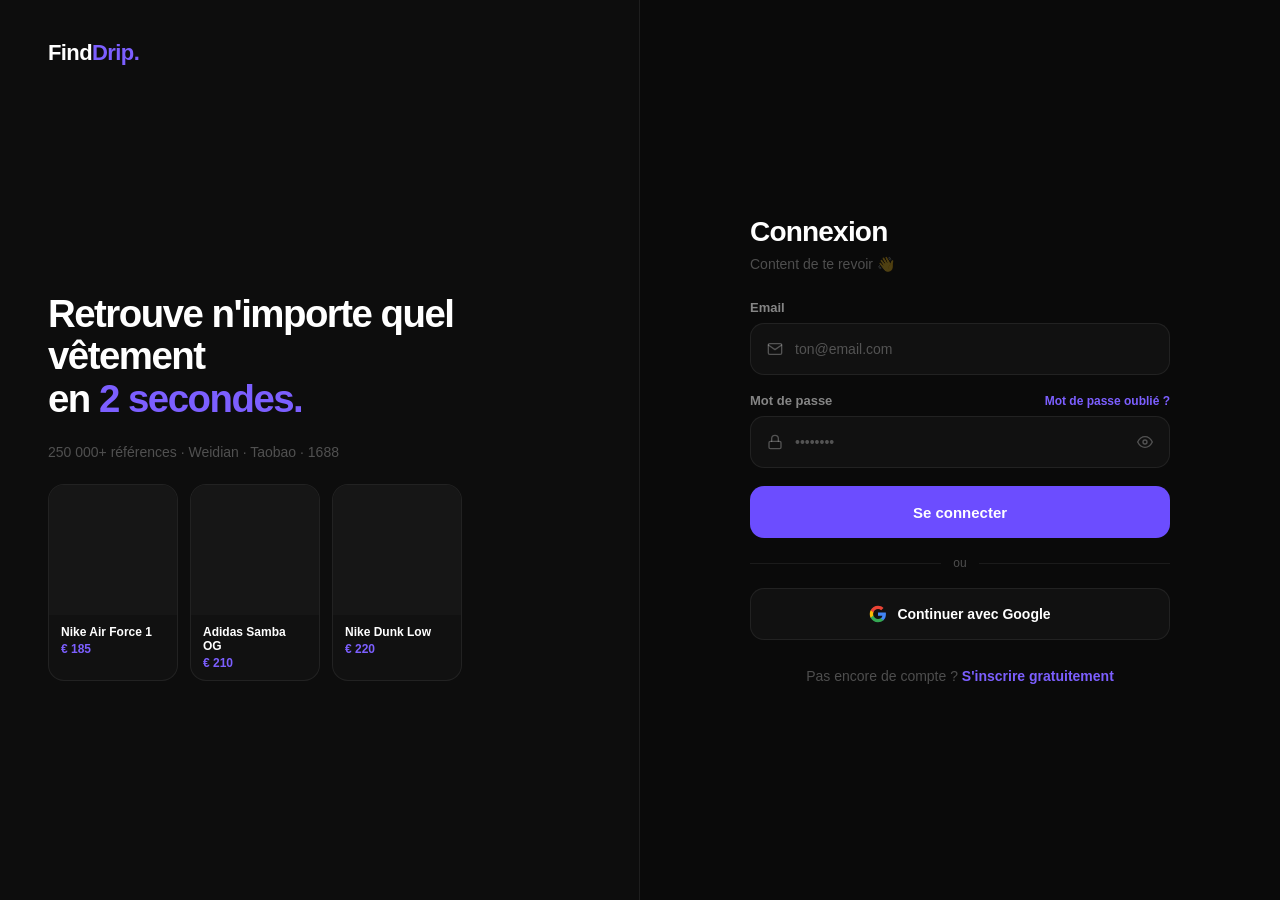
==== auth/connexion.html @ e2ec46ca "Ajout pages auth + corrections CSS/JS" ====
<!DOCTYPE html>
<html lang="fr">
<head>
  <meta charset="UTF-8" />
  <meta name="viewport" content="width=device-width, initial-scale=1.0, maximum-scale=1.0" />
  <title>FindDrip — Connexion</title>
  <link href="https://api.fontshare.com/v2/css?f[]=satoshi@300,400,500,700,900&display=swap" rel="stylesheet" />
  <link rel="stylesheet" href="auth.css" />
</head>
<body>

  <div class="auth-page">

    <!-- LEFT — branding -->
    <div class="auth-left">
      <a href="../index.html" class="auth-logo">
        <span class="logo-find">Find</span><span class="logo-drip">Drip.</span>
      </a>
      <div class="auth-left-content">
        <h2 class="auth-left-title">Retrouve n'importe quel vêtement<br>en <span class="purple-text">2 secondes.</span></h2>
        <p class="auth-left-sub">250 000+ références · Weidian · Taobao · 1688</p>
        <div class="auth-left-cards">
          <div class="auth-preview-card">
            <div class="auth-preview-img" style="background-image:url('https://images.unsplash.com/photo-1542291026-7eec264c27ff?w=200&q=80')"></div>
            <div class="auth-preview-info">
              <span class="auth-preview-name">Nike Air Force 1</span>
              <span class="auth-preview-price">€ 185</span>
            </div>
          </div>
          <div class="auth-preview-card">
            <div class="auth-preview-img" style="background-image:url('https://images.unsplash.com/photo-1608231387042-66d1773070a5?w=200&q=80')"></div>
            <div class="auth-preview-info">
              <span class="auth-preview-name">Adidas Samba OG</span>
              <span class="auth-preview-price">€ 210</span>
            </div>
          </div>
          <div class="auth-preview-card">
            <div class="auth-preview-img" style="background-image:url('https://images.unsplash.com/photo-1595950653106-6c9ebd614d3a?w=200&q=80')"></div>
            <div class="auth-preview-info">
              <span class="auth-preview-name">Nike Dunk Low</span>
              <span class="auth-preview-price">€ 220</span>
            </div>
          </div>
        </div>
      </div>
    </div>

    <!-- RIGHT — form -->
    <div class="auth-right">
      <div class="auth-form-wrap">

        <div class="auth-form-header">
          <a href="../index.html" class="auth-logo auth-logo-mobile">
            <span class="logo-find">Find</span><span class="logo-drip">Drip.</span>
          </a>
          <h1 class="auth-title">Connexion</h1>
          <p class="auth-sub">Content de te revoir 👋</p>
        </div>

        <form class="auth-form" id="loginForm">

          <div class="auth-field">
            <label class="auth-label">Email</label>
            <div class="auth-input-wrap">
              <svg width="16" height="16" viewBox="0 0 24 24" fill="none" stroke="currentColor" stroke-width="2" stroke-linecap="round" stroke-linejoin="round"><path d="M4 4h16c1.1 0 2 .9 2 2v12c0 1.1-.9 2-2 2H4c-1.1 0-2-.9-2-2V6c0-1.1.9-2 2-2z"/><polyline points="22,6 12,13 2,6"/></svg>
              <input type="email" class="auth-input" placeholder="ton@email.com" required />
            </div>
          </div>

          <div class="auth-field">
            <div class="auth-label-row">
              <label class="auth-label">Mot de passe</label>
              <a href="#" class="auth-forgot">Mot de passe oublié ?</a>
            </div>
            <div class="auth-input-wrap">
              <svg width="16" height="16" viewBox="0 0 24 24" fill="none" stroke="currentColor" stroke-width="2" stroke-linecap="round" stroke-linejoin="round"><rect x="3" y="11" width="18" height="11" rx="2" ry="2"/><path d="M7 11V7a5 5 0 0 1 10 0v4"/></svg>
              <input type="password" class="auth-input" id="passwordInput" placeholder="••••••••" required />
              <button type="button" class="auth-eye" id="togglePassword">
                <svg width="16" height="16" viewBox="0 0 24 24" fill="none" stroke="currentColor" stroke-width="2" stroke-linecap="round" stroke-linejoin="round"><path d="M1 12s4-8 11-8 11 8 11 8-4 8-11 8-11-8-11-8z"/><circle cx="12" cy="12" r="3"/></svg>
              </button>
            </div>
          </div>

          <button type="submit" class="auth-btn">
            Se connecter
          </button>

          <div class="auth-divider"><span>ou</span></div>

          <button type="button" class="auth-social-btn">
            <svg width="18" height="18" viewBox="0 0 24 24"><path fill="#4285F4" d="M22.56 12.25c0-.78-.07-1.53-.2-2.25H12v4.26h5.92c-.26 1.37-1.04 2.53-2.21 3.31v2.77h3.57c2.08-1.92 3.28-4.74 3.28-8.09z"/><path fill="#34A853" d="M12 23c2.97 0 5.46-.98 7.28-2.66l-3.57-2.77c-.98.66-2.23 1.06-3.71 1.06-2.86 0-5.29-1.93-6.16-4.53H2.18v2.84C3.99 20.53 7.7 23 12 23z"/><path fill="#FBBC05" d="M5.84 14.09c-.22-.66-.35-1.36-.35-2.09s.13-1.43.35-2.09V7.07H2.18C1.43 8.55 1 10.22 1 12s.43 3.45 1.18 4.93l2.85-2.22.81-.62z"/><path fill="#EA4335" d="M12 5.38c1.62 0 3.06.56 4.21 1.64l3.15-3.15C17.45 2.09 14.97 1 12 1 7.7 1 3.99 3.47 2.18 7.07l3.66 2.84c.87-2.6 3.3-4.53 6.16-4.53z"/></svg>
            Continuer avec Google
          </button>

        </form>

        <p class="auth-switch">
          Pas encore de compte ?
          <a href="inscription.html">S'inscrire gratuitement</a>
        </p>

      </div>
    </div>

  </div>

  <script src="auth.js"></script>
</body>
</html>
---- auth/auth.css ----
/* ── RESET ── */
*, *::before, *::after { box-sizing: border-box; margin: 0; padding: 0; }

:root {
  --purple: #6C4DFF;
  --purple-bright: #7C5FFF;
  --purple-dim: rgba(108,77,255,0.18);
  --bg: #0a0a0a;
  --surface: #111111;
  --surface-2: #161616;
  --border: rgba(255,255,255,0.07);
  --text-primary: #FFFFFF;
  --text-secondary: rgba(255,255,255,0.5);
  --text-muted: rgba(255,255,255,0.28);
  --font: 'Satoshi', -apple-system, BlinkMacSystemFont, sans-serif;
}

html, body {
  background: var(--bg);
  font-family: var(--font);
  color: var(--text-primary);
  min-height: 100vh;
  overflow-x: hidden;
}

/* ═══════════════════
   LAYOUT
═══════════════════ */
.auth-page {
  display: grid;
  grid-template-columns: 1fr 1fr;
  min-height: 100vh;
}

/* ═══════════════════
   LEFT
═══════════════════ */
.auth-left {
  background: #0d0d0d;
  border-right: 1px solid var(--border);
  padding: 40px 48px;
  display: flex;
  flex-direction: column;
  gap: 48px;
  position: sticky;
  top: 0;
  height: 100vh;
  overflow: hidden;
}

.auth-logo {
  font-size: 22px;
  font-weight: 900;
  letter-spacing: -0.6px;
  text-decoration: none;
  flex-shrink: 0;
}
.logo-find { color: var(--text-primary); }
.logo-drip { color: var(--purple-bright); }

.auth-left-content {
  flex: 1;
  display: flex;
  flex-direction: column;
  justify-content: center;
  gap: 24px;
}

.auth-left-title {
  font-size: clamp(28px, 3vw, 42px);
  font-weight: 900;
  line-height: 1.1;
  letter-spacing: -1.5px;
  color: var(--text-primary);
}
.purple-text { color: var(--purple-bright); }

.auth-left-sub {
  font-size: 14px;
  color: var(--text-muted);
  font-weight: 500;
}

/* Preview cards */
.auth-left-cards {
  display: flex;
  gap: 12px;
  flex-wrap: wrap;
}
.auth-preview-card {
  background: var(--surface);
  border: 1px solid var(--border);
  border-radius: 16px;
  overflow: hidden;
  width: 130px;
  flex-shrink: 0;
  transition: border-color 0.2s;
}
.auth-preview-card:hover { border-color: rgba(108,77,255,0.3); }
.auth-preview-img {
  width: 100%;
  height: 130px;
  background-size: cover;
  background-position: center;
  background-color: var(--surface-2);
}
.auth-preview-info {
  padding: 10px 12px;
  display: flex;
  flex-direction: column;
  gap: 3px;
}
.auth-preview-name {
  font-size: 12px;
  font-weight: 700;
  color: var(--text-primary);
}
.auth-preview-price {
  font-size: 12px;
  font-weight: 800;
  color: var(--purple-bright);
}

/* Perks */
.auth-perks {
  display: flex;
  flex-direction: column;
  gap: 16px;
}
.auth-perk {
  display: flex;
  align-items: flex-start;
  gap: 14px;
}
.auth-perk-icon {
  width: 36px;
  height: 36px;
  background: var(--surface);
  border: 1px solid var(--border);
  border-radius: 10px;
  display: flex;
  align-items: center;
  justify-content: center;
  color: var(--text-secondary);
  flex-shrink: 0;
}
.auth-perk-icon.purple {
  background: var(--purple-dim);
  border-color: rgba(108,77,255,0.3);
  color: var(--purple-bright);
}
.auth-perk-title {
  font-size: 14px;
  font-weight: 700;
  color: var(--text-primary);
  margin-bottom: 2px;
}
.auth-perk-sub {
  font-size: 12px;
  color: var(--text-muted);
  font-weight: 400;
}

/* ═══════════════════
   RIGHT
═══════════════════ */
.auth-right {
  display: flex;
  align-items: center;
  justify-content: center;
  padding: 40px 32px;
  overflow-y: auto;
}

.auth-form-wrap {
  width: 100%;
  max-width: 420px;
  display: flex;
  flex-direction: column;
  gap: 28px;
}

.auth-logo-mobile { display: none; }

.auth-form-header {
  display: flex;
  flex-direction: column;
  gap: 8px;
}

.auth-title {
  font-size: 28px;
  font-weight: 900;
  color: var(--text-primary);
  letter-spacing: -0.8px;
}

.auth-sub {
  font-size: 14px;
  color: var(--text-muted);
  font-weight: 400;
}

/* ═══════════════════
   FORM
═══════════════════ */
.auth-form {
  display: flex;
  flex-direction: column;
  gap: 18px;
}

.auth-field {
  display: flex;
  flex-direction: column;
  gap: 8px;
}

.auth-label {
  font-size: 13px;
  font-weight: 700;
  color: var(--text-secondary);
}

.auth-label-row {
  display: flex;
  align-items: center;
  justify-content: space-between;
}

.auth-forgot {
  font-size: 12px;
  color: var(--purple-bright);
  text-decoration: none;
  font-weight: 600;
  transition: opacity 0.2s;
}
.auth-forgot:hover { opacity: 0.8; }

.auth-input-wrap {
  display: flex;
  align-items: center;
  gap: 12px;
  background: var(--surface);
  border: 1px solid var(--border);
  border-radius: 14px;
  padding: 0 16px;
  height: 52px;
  color: var(--text-muted);
  transition: border-color 0.2s;
}
.auth-input-wrap:focus-within {
  border-color: rgba(108,77,255,0.5);
  color: var(--purple-bright);
}

.auth-input {
  flex: 1;
  background: none;
  border: none;
  outline: none;
  font-family: var(--font);
  font-size: 14px;
  font-weight: 500;
  color: var(--text-primary);
  min-width: 0;
}
.auth-input::placeholder { color: var(--text-muted); }

.auth-eye {
  background: none;
  border: none;
  color: var(--text-muted);
  cursor: pointer;
  display: flex;
  align-items: center;
  padding: 0;
  transition: color 0.2s;
  flex-shrink: 0;
}
.auth-eye:hover { color: var(--text-secondary); }

/* Password strength */
.auth-password-strength {
  height: 3px;
  background: rgba(255,255,255,0.06);
  border-radius: 10px;
  overflow: hidden;
}
.strength-fill {
  height: 100%;
  border-radius: 10px;
  width: 0%;
  transition: width 0.3s ease, background 0.3s ease;
}
.strength-label {
  font-size: 11px;
  font-weight: 600;
  color: var(--text-muted);
  min-height: 16px;
}

/* Checkbox */
.auth-checkbox {
  display: flex;
  align-items: flex-start;
  gap: 10px;
  cursor: pointer;
}
.auth-checkbox input[type="checkbox"] { display: none; }
.auth-checkbox-custom {
  width: 18px;
  height: 18px;
  border-radius: 6px;
  border: 1px solid var(--border);
  background: var(--surface);
  flex-shrink: 0;
  margin-top: 1px;
  transition: all 0.2s;
  display: flex;
  align-items: center;
  justify-content: center;
}
.auth-checkbox input:checked ~ .auth-checkbox-custom {
  background: var(--purple);
  border-color: var(--purple);
}
.auth-checkbox input:checked ~ .auth-checkbox-custom::after {
  content: '';
  width: 10px;
  height: 6px;
  border-left: 2px solid #fff;
  border-bottom: 2px solid #fff;
  transform: rotate(-45deg) translateY(-1px);
  display: block;
}
.auth-checkbox-text {
  font-size: 13px;
  color: var(--text-muted);
  line-height: 1.5;
  font-weight: 400;
}
.auth-checkbox-text a {
  color: var(--purple-bright);
  text-decoration: none;
  font-weight: 600;
}

/* Submit */
.auth-btn {
  width: 100%;
  height: 52px;
  background: var(--purple);
  border: none;
  border-radius: 14px;
  color: #fff;
  font-family: var(--font);
  font-size: 15px;
  font-weight: 700;
  cursor: pointer;
  transition: opacity 0.2s, transform 0.1s;
  display: flex;
  align-items: center;
  justify-content: center;
  gap: 8px;
}
.auth-btn:hover { opacity: 0.9; }
.auth-btn:active { transform: scale(0.98); }

/* Divider */
.auth-divider {
  display: flex;
  align-items: center;
  gap: 12px;
  color: var(--text-muted);
  font-size: 12px;
  font-weight: 500;
}
.auth-divider::before,
.auth-divider::after {
  content: '';
  flex: 1;
  height: 1px;
  background: var(--border);
}

/* Social */
.auth-social-btn {
  width: 100%;
  height: 52px;
  background: var(--surface);
  border: 1px solid var(--border);
  border-radius: 14px;
  color: var(--text-primary);
  font-family: var(--font);
  font-size: 14px;
  font-weight: 600;
  cursor: pointer;
  display: flex;
  align-items: center;
  justify-content: center;
  gap: 10px;
  transition: background 0.2s, border-color 0.2s;
}
.auth-social-btn:hover {
  background: var(--surface-2);
  border-color: rgba(255,255,255,0.12);
}

/* Switch */
.auth-switch {
  text-align: center;
  font-size: 14px;
  color: var(--text-muted);
  font-weight: 400;
}
.auth-switch a {
  color: var(--purple-bright);
  text-decoration: none;
  font-weight: 700;
  transition: opacity 0.2s;
}
.auth-switch a:hover { opacity: 0.8; }

/* ═══════════════════
   RESPONSIVE MOBILE
═══════════════════ */
@media (max-width: 768px) {
  .auth-page { grid-template-columns: 1fr; }
  .auth-left { display: none; }
  .auth-logo-mobile { display: block; }
  .auth-right {
    padding: 40px 24px;
    min-height: 100vh;
    align-items: flex-start;
    padding-top: 60px;
  }
  .auth-form-wrap { max-width: 100%; }
}
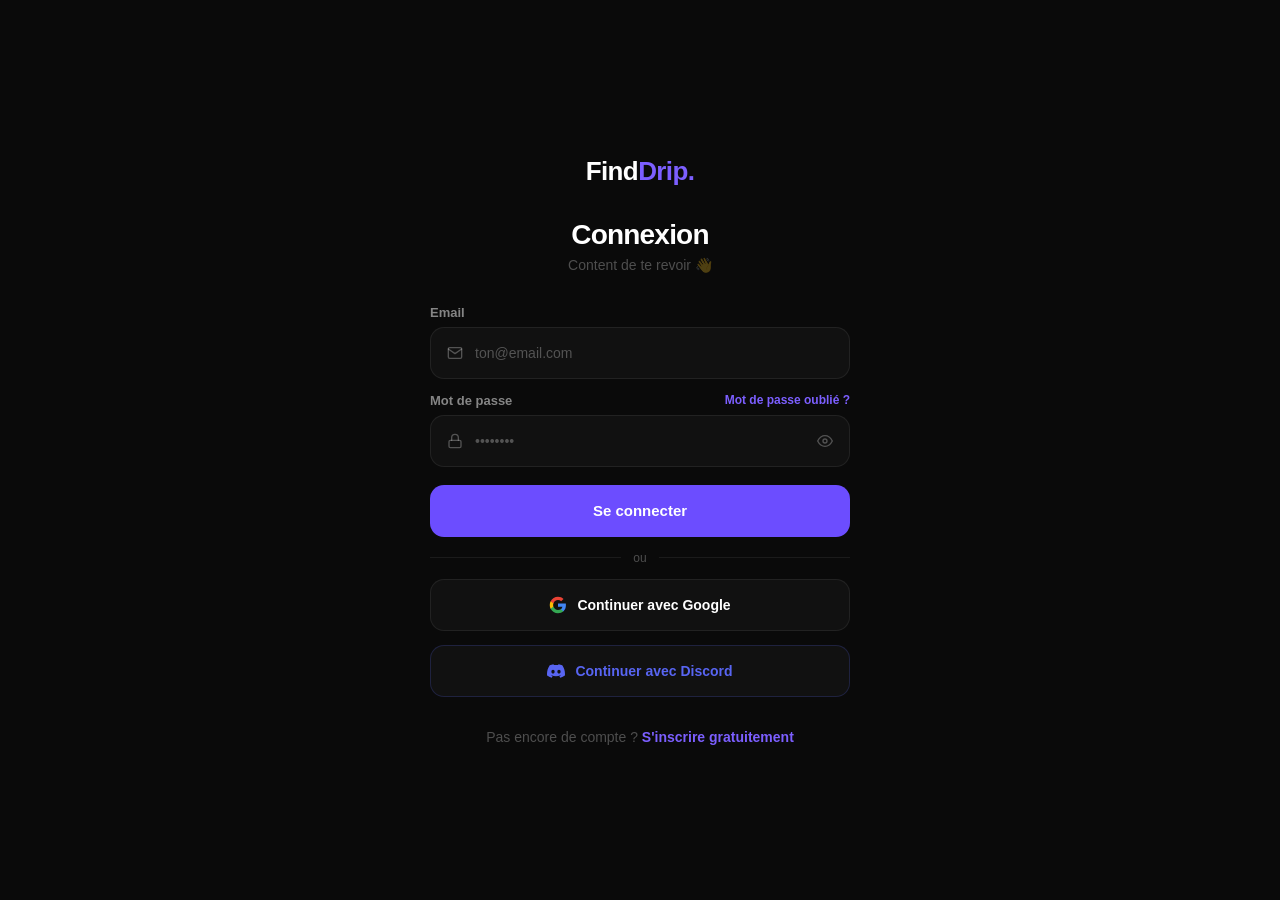
==== commit f00f04d1: "Pages auth redesign + Discord" ====
--- a/auth/connexion.html
+++ b/auth/connexion.html
@@ -10,98 +10,62 @@
 <body>
 
   <div class="auth-page">
+    <div class="auth-box">
 
-    <!-- LEFT — branding -->
-    <div class="auth-left">
       <a href="../index.html" class="auth-logo">
         <span class="logo-find">Find</span><span class="logo-drip">Drip.</span>
       </a>
-      <div class="auth-left-content">
-        <h2 class="auth-left-title">Retrouve n'importe quel vêtement<br>en <span class="purple-text">2 secondes.</span></h2>
-        <p class="auth-left-sub">250 000+ références · Weidian · Taobao · 1688</p>
-        <div class="auth-left-cards">
-          <div class="auth-preview-card">
-            <div class="auth-preview-img" style="background-image:url('https://images.unsplash.com/photo-1542291026-7eec264c27ff?w=200&q=80')"></div>
-            <div class="auth-preview-info">
-              <span class="auth-preview-name">Nike Air Force 1</span>
-              <span class="auth-preview-price">€ 185</span>
-            </div>
-          </div>
-          <div class="auth-preview-card">
-            <div class="auth-preview-img" style="background-image:url('https://images.unsplash.com/photo-1608231387042-66d1773070a5?w=200&q=80')"></div>
-            <div class="auth-preview-info">
-              <span class="auth-preview-name">Adidas Samba OG</span>
-              <span class="auth-preview-price">€ 210</span>
-            </div>
-          </div>
-          <div class="auth-preview-card">
-            <div class="auth-preview-img" style="background-image:url('https://images.unsplash.com/photo-1595950653106-6c9ebd614d3a?w=200&q=80')"></div>
-            <div class="auth-preview-info">
-              <span class="auth-preview-name">Nike Dunk Low</span>
-              <span class="auth-preview-price">€ 220</span>
-            </div>
+
+      <div class="auth-form-header">
+        <h1 class="auth-title">Connexion</h1>
+        <p class="auth-sub">Content de te revoir 👋</p>
+      </div>
+
+      <form class="auth-form" id="loginForm">
+
+        <div class="auth-field">
+          <label class="auth-label">Email</label>
+          <div class="auth-input-wrap">
+            <svg width="16" height="16" viewBox="0 0 24 24" fill="none" stroke="currentColor" stroke-width="2" stroke-linecap="round" stroke-linejoin="round"><path d="M4 4h16c1.1 0 2 .9 2 2v12c0 1.1-.9 2-2 2H4c-1.1 0-2-.9-2-2V6c0-1.1.9-2 2-2z"/><polyline points="22,6 12,13 2,6"/></svg>
+            <input type="email" class="auth-input" placeholder="ton@email.com" required />
           </div>
         </div>
-      </div>
-    </div>
 
-    <!-- RIGHT — form -->
-    <div class="auth-right">
-      <div class="auth-form-wrap">
-
-        <div class="auth-form-header">
-          <a href="../index.html" class="auth-logo auth-logo-mobile">
-            <span class="logo-find">Find</span><span class="logo-drip">Drip.</span>
-          </a>
-          <h1 class="auth-title">Connexion</h1>
-          <p class="auth-sub">Content de te revoir 👋</p>
+        <div class="auth-field">
+          <div class="auth-label-row">
+            <label class="auth-label">Mot de passe</label>
+            <a href="#" class="auth-forgot">Mot de passe oublié ?</a>
+          </div>
+          <div class="auth-input-wrap">
+            <svg width="16" height="16" viewBox="0 0 24 24" fill="none" stroke="currentColor" stroke-width="2" stroke-linecap="round" stroke-linejoin="round"><rect x="3" y="11" width="18" height="11" rx="2" ry="2"/><path d="M7 11V7a5 5 0 0 1 10 0v4"/></svg>
+            <input type="password" class="auth-input" id="passwordInput" placeholder="••••••••" required />
+            <button type="button" class="auth-eye" id="togglePassword">
+              <svg width="16" height="16" viewBox="0 0 24 24" fill="none" stroke="currentColor" stroke-width="2" stroke-linecap="round" stroke-linejoin="round"><path d="M1 12s4-8 11-8 11 8 11 8-4 8-11 8-11-8-11-8z"/><circle cx="12" cy="12" r="3"/></svg>
+            </button>
+          </div>
         </div>
 
-        <form class="auth-form" id="loginForm">
+        <button type="submit" class="auth-btn">Se connecter</button>
 
-          <div class="auth-field">
-            <label class="auth-label">Email</label>
-            <div class="auth-input-wrap">
-              <svg width="16" height="16" viewBox="0 0 24 24" fill="none" stroke="currentColor" stroke-width="2" stroke-linecap="round" stroke-linejoin="round"><path d="M4 4h16c1.1 0 2 .9 2 2v12c0 1.1-.9 2-2 2H4c-1.1 0-2-.9-2-2V6c0-1.1.9-2 2-2z"/><polyline points="22,6 12,13 2,6"/></svg>
-              <input type="email" class="auth-input" placeholder="ton@email.com" required />
-            </div>
-          </div>
+        <div class="auth-divider"><span>ou</span></div>
 
-          <div class="auth-field">
-            <div class="auth-label-row">
-              <label class="auth-label">Mot de passe</label>
-              <a href="#" class="auth-forgot">Mot de passe oublié ?</a>
-            </div>
-            <div class="auth-input-wrap">
-              <svg width="16" height="16" viewBox="0 0 24 24" fill="none" stroke="currentColor" stroke-width="2" stroke-linecap="round" stroke-linejoin="round"><rect x="3" y="11" width="18" height="11" rx="2" ry="2"/><path d="M7 11V7a5 5 0 0 1 10 0v4"/></svg>
-              <input type="password" class="auth-input" id="passwordInput" placeholder="••••••••" required />
-              <button type="button" class="auth-eye" id="togglePassword">
-                <svg width="16" height="16" viewBox="0 0 24 24" fill="none" stroke="currentColor" stroke-width="2" stroke-linecap="round" stroke-linejoin="round"><path d="M1 12s4-8 11-8 11 8 11 8-4 8-11 8-11-8-11-8z"/><circle cx="12" cy="12" r="3"/></svg>
-              </button>
-            </div>
-          </div>
+        <button type="button" class="auth-social-btn">
+          <svg width="18" height="18" viewBox="0 0 24 24"><path fill="#4285F4" d="M22.56 12.25c0-.78-.07-1.53-.2-2.25H12v4.26h5.92c-.26 1.37-1.04 2.53-2.21 3.31v2.77h3.57c2.08-1.92 3.28-4.74 3.28-8.09z"/><path fill="#34A853" d="M12 23c2.97 0 5.46-.98 7.28-2.66l-3.57-2.77c-.98.66-2.23 1.06-3.71 1.06-2.86 0-5.29-1.93-6.16-4.53H2.18v2.84C3.99 20.53 7.7 23 12 23z"/><path fill="#FBBC05" d="M5.84 14.09c-.22-.66-.35-1.36-.35-2.09s.13-1.43.35-2.09V7.07H2.18C1.43 8.55 1 10.22 1 12s.43 3.45 1.18 4.93l2.85-2.22.81-.62z"/><path fill="#EA4335" d="M12 5.38c1.62 0 3.06.56 4.21 1.64l3.15-3.15C17.45 2.09 14.97 1 12 1 7.7 1 3.99 3.47 2.18 7.07l3.66 2.84c.87-2.6 3.3-4.53 6.16-4.53z"/></svg>
+          Continuer avec Google
+        </button>
 
-          <button type="submit" class="auth-btn">
-            Se connecter
-          </button>
+        <button type="button" class="auth-social-btn auth-discord-btn">
+          <svg width="18" height="18" viewBox="0 0 24 24" fill="currentColor"><path d="M20.317 4.37a19.791 19.791 0 0 0-4.885-1.515.074.074 0 0 0-.079.037c-.21.375-.444.864-.608 1.25a18.27 18.27 0 0 0-5.487 0 12.64 12.64 0 0 0-.617-1.25.077.077 0 0 0-.079-.037A19.736 19.736 0 0 0 3.677 4.37a.07.07 0 0 0-.032.027C.533 9.046-.32 13.58.099 18.057c.002.022.015.042.031.056a19.9 19.9 0 0 0 5.993 3.03.078.078 0 0 0 .084-.028c.462-.63.874-1.295 1.226-1.994a.076.076 0 0 0-.041-.106 13.107 13.107 0 0 1-1.872-.892.077.077 0 0 1-.008-.128 10.2 10.2 0 0 0 .372-.292.074.074 0 0 1 .077-.01c3.928 1.793 8.18 1.793 12.062 0a.074.074 0 0 1 .078.01c.12.098.246.198.373.292a.077.077 0 0 1-.006.127 12.299 12.299 0 0 1-1.873.892.077.077 0 0 0-.041.107c.36.698.772 1.362 1.225 1.993a.076.076 0 0 0 .084.028 19.839 19.839 0 0 0 6.002-3.03.077.077 0 0 0 .032-.054c.5-5.177-.838-9.674-3.549-13.66a.061.061 0 0 0-.031-.03zM8.02 15.33c-1.183 0-2.157-1.085-2.157-2.419 0-1.333.956-2.419 2.157-2.419 1.21 0 2.176 1.096 2.157 2.42 0 1.333-.956 2.418-2.157 2.418zm7.975 0c-1.183 0-2.157-1.085-2.157-2.419 0-1.333.955-2.419 2.157-2.419 1.21 0 2.176 1.096 2.157 2.42 0 1.333-.946 2.418-2.157 2.418z"/></svg>
+          Continuer avec Discord
+        </button>
 
-          <div class="auth-divider"><span>ou</span></div>
+      </form>
 
-          <button type="button" class="auth-social-btn">
-            <svg width="18" height="18" viewBox="0 0 24 24"><path fill="#4285F4" d="M22.56 12.25c0-.78-.07-1.53-.2-2.25H12v4.26h5.92c-.26 1.37-1.04 2.53-2.21 3.31v2.77h3.57c2.08-1.92 3.28-4.74 3.28-8.09z"/><path fill="#34A853" d="M12 23c2.97 0 5.46-.98 7.28-2.66l-3.57-2.77c-.98.66-2.23 1.06-3.71 1.06-2.86 0-5.29-1.93-6.16-4.53H2.18v2.84C3.99 20.53 7.7 23 12 23z"/><path fill="#FBBC05" d="M5.84 14.09c-.22-.66-.35-1.36-.35-2.09s.13-1.43.35-2.09V7.07H2.18C1.43 8.55 1 10.22 1 12s.43 3.45 1.18 4.93l2.85-2.22.81-.62z"/><path fill="#EA4335" d="M12 5.38c1.62 0 3.06.56 4.21 1.64l3.15-3.15C17.45 2.09 14.97 1 12 1 7.7 1 3.99 3.47 2.18 7.07l3.66 2.84c.87-2.6 3.3-4.53 6.16-4.53z"/></svg>
-            Continuer avec Google
-          </button>
+      <p class="auth-switch">
+        Pas encore de compte ? <a href="inscription.html">S'inscrire gratuitement</a>
+      </p>
 
-        </form>
-
-        <p class="auth-switch">
-          Pas encore de compte ?
-          <a href="inscription.html">S'inscrire gratuitement</a>
-        </p>
-
-      </div>
     </div>
-
   </div>
 
   <script src="auth.js"></script>
--- a/auth/auth.css
+++ b/auth/auth.css
@@ -24,168 +24,45 @@
 }
 
 /* ═══════════════════
-   LAYOUT
+   PAGE — centré
 ═══════════════════ */
 .auth-page {
-  display: grid;
-  grid-template-columns: 1fr 1fr;
   min-height: 100vh;
-}
-
-/* ═══════════════════
-   LEFT
-═══════════════════ */
-.auth-left {
-  background: #0d0d0d;
-  border-right: 1px solid var(--border);
-  padding: 40px 48px;
-  display: flex;
-  flex-direction: column;
-  gap: 48px;
-  position: sticky;
-  top: 0;
-  height: 100vh;
-  overflow: hidden;
-}
-
+  display: flex;
+  align-items: center;
+  justify-content: center;
+  padding: 40px 24px;
+}
+
+.auth-box {
+  width: 100%;
+  max-width: 420px;
+  display: flex;
+  flex-direction: column;
+  align-items: center;
+  gap: 32px;
+}
+
+/* ═══════════════════
+   LOGO
+═══════════════════ */
 .auth-logo {
-  font-size: 22px;
+  font-size: 26px;
   font-weight: 900;
   letter-spacing: -0.6px;
   text-decoration: none;
-  flex-shrink: 0;
 }
 .logo-find { color: var(--text-primary); }
 .logo-drip { color: var(--purple-bright); }
 
-.auth-left-content {
-  flex: 1;
-  display: flex;
-  flex-direction: column;
-  justify-content: center;
-  gap: 24px;
-}
-
-.auth-left-title {
-  font-size: clamp(28px, 3vw, 42px);
-  font-weight: 900;
-  line-height: 1.1;
-  letter-spacing: -1.5px;
-  color: var(--text-primary);
-}
-.purple-text { color: var(--purple-bright); }
-
-.auth-left-sub {
-  font-size: 14px;
-  color: var(--text-muted);
-  font-weight: 500;
-}
-
-/* Preview cards */
-.auth-left-cards {
-  display: flex;
-  gap: 12px;
-  flex-wrap: wrap;
-}
-.auth-preview-card {
-  background: var(--surface);
-  border: 1px solid var(--border);
-  border-radius: 16px;
-  overflow: hidden;
-  width: 130px;
-  flex-shrink: 0;
-  transition: border-color 0.2s;
-}
-.auth-preview-card:hover { border-color: rgba(108,77,255,0.3); }
-.auth-preview-img {
-  width: 100%;
-  height: 130px;
-  background-size: cover;
-  background-position: center;
-  background-color: var(--surface-2);
-}
-.auth-preview-info {
-  padding: 10px 12px;
-  display: flex;
-  flex-direction: column;
-  gap: 3px;
-}
-.auth-preview-name {
-  font-size: 12px;
-  font-weight: 700;
-  color: var(--text-primary);
-}
-.auth-preview-price {
-  font-size: 12px;
-  font-weight: 800;
-  color: var(--purple-bright);
-}
-
-/* Perks */
-.auth-perks {
-  display: flex;
-  flex-direction: column;
-  gap: 16px;
-}
-.auth-perk {
-  display: flex;
-  align-items: flex-start;
-  gap: 14px;
-}
-.auth-perk-icon {
-  width: 36px;
-  height: 36px;
-  background: var(--surface);
-  border: 1px solid var(--border);
-  border-radius: 10px;
-  display: flex;
-  align-items: center;
-  justify-content: center;
-  color: var(--text-secondary);
-  flex-shrink: 0;
-}
-.auth-perk-icon.purple {
-  background: var(--purple-dim);
-  border-color: rgba(108,77,255,0.3);
-  color: var(--purple-bright);
-}
-.auth-perk-title {
-  font-size: 14px;
-  font-weight: 700;
-  color: var(--text-primary);
-  margin-bottom: 2px;
-}
-.auth-perk-sub {
-  font-size: 12px;
-  color: var(--text-muted);
-  font-weight: 400;
-}
-
-/* ═══════════════════
-   RIGHT
-═══════════════════ */
-.auth-right {
-  display: flex;
-  align-items: center;
-  justify-content: center;
-  padding: 40px 32px;
-  overflow-y: auto;
-}
-
-.auth-form-wrap {
-  width: 100%;
-  max-width: 420px;
-  display: flex;
-  flex-direction: column;
-  gap: 28px;
-}
-
-.auth-logo-mobile { display: none; }
-
+/* ═══════════════════
+   HEADER
+═══════════════════ */
 .auth-form-header {
-  display: flex;
-  flex-direction: column;
-  gap: 8px;
+  text-align: center;
+  display: flex;
+  flex-direction: column;
+  gap: 6px;
 }
 
 .auth-title {
@@ -205,15 +82,16 @@
    FORM
 ═══════════════════ */
 .auth-form {
-  display: flex;
-  flex-direction: column;
-  gap: 18px;
+  width: 100%;
+  display: flex;
+  flex-direction: column;
+  gap: 14px;
 }
 
 .auth-field {
   display: flex;
   flex-direction: column;
-  gap: 8px;
+  gap: 7px;
 }
 
 .auth-label {
@@ -233,7 +111,6 @@
   color: var(--purple-bright);
   text-decoration: none;
   font-weight: 600;
-  transition: opacity 0.2s;
 }
 .auth-forgot:hover { opacity: 0.8; }
 
@@ -297,53 +174,7 @@
   font-size: 11px;
   font-weight: 600;
   color: var(--text-muted);
-  min-height: 16px;
-}
-
-/* Checkbox */
-.auth-checkbox {
-  display: flex;
-  align-items: flex-start;
-  gap: 10px;
-  cursor: pointer;
-}
-.auth-checkbox input[type="checkbox"] { display: none; }
-.auth-checkbox-custom {
-  width: 18px;
-  height: 18px;
-  border-radius: 6px;
-  border: 1px solid var(--border);
-  background: var(--surface);
-  flex-shrink: 0;
-  margin-top: 1px;
-  transition: all 0.2s;
-  display: flex;
-  align-items: center;
-  justify-content: center;
-}
-.auth-checkbox input:checked ~ .auth-checkbox-custom {
-  background: var(--purple);
-  border-color: var(--purple);
-}
-.auth-checkbox input:checked ~ .auth-checkbox-custom::after {
-  content: '';
-  width: 10px;
-  height: 6px;
-  border-left: 2px solid #fff;
-  border-bottom: 2px solid #fff;
-  transform: rotate(-45deg) translateY(-1px);
-  display: block;
-}
-.auth-checkbox-text {
-  font-size: 13px;
-  color: var(--text-muted);
-  line-height: 1.5;
-  font-weight: 400;
-}
-.auth-checkbox-text a {
-  color: var(--purple-bright);
-  text-decoration: none;
-  font-weight: 600;
+  min-height: 14px;
 }
 
 /* Submit */
@@ -359,10 +190,7 @@
   font-weight: 700;
   cursor: pointer;
   transition: opacity 0.2s, transform 0.1s;
-  display: flex;
-  align-items: center;
-  justify-content: center;
-  gap: 8px;
+  margin-top: 4px;
 }
 .auth-btn:hover { opacity: 0.9; }
 .auth-btn:active { transform: scale(0.98); }
@@ -384,7 +212,7 @@
   background: var(--border);
 }
 
-/* Social */
+/* Social buttons */
 .auth-social-btn {
   width: 100%;
   height: 52px;
@@ -407,6 +235,16 @@
   border-color: rgba(255,255,255,0.12);
 }
 
+.auth-discord-btn {
+  color: #5865F2;
+  border-color: rgba(88,101,242,0.2);
+}
+.auth-discord-btn:hover {
+  background: rgba(88,101,242,0.08);
+  border-color: rgba(88,101,242,0.35);
+  color: #7289da;
+}
+
 /* Switch */
 .auth-switch {
   text-align: center;
@@ -418,22 +256,5 @@
   color: var(--purple-bright);
   text-decoration: none;
   font-weight: 700;
-  transition: opacity 0.2s;
 }
 .auth-switch a:hover { opacity: 0.8; }
-
-/* ═══════════════════
-   RESPONSIVE MOBILE
-═══════════════════ */
-@media (max-width: 768px) {
-  .auth-page { grid-template-columns: 1fr; }
-  .auth-left { display: none; }
-  .auth-logo-mobile { display: block; }
-  .auth-right {
-    padding: 40px 24px;
-    min-height: 100vh;
-    align-items: flex-start;
-    padding-top: 60px;
-  }
-  .auth-form-wrap { max-width: 100%; }
-}
